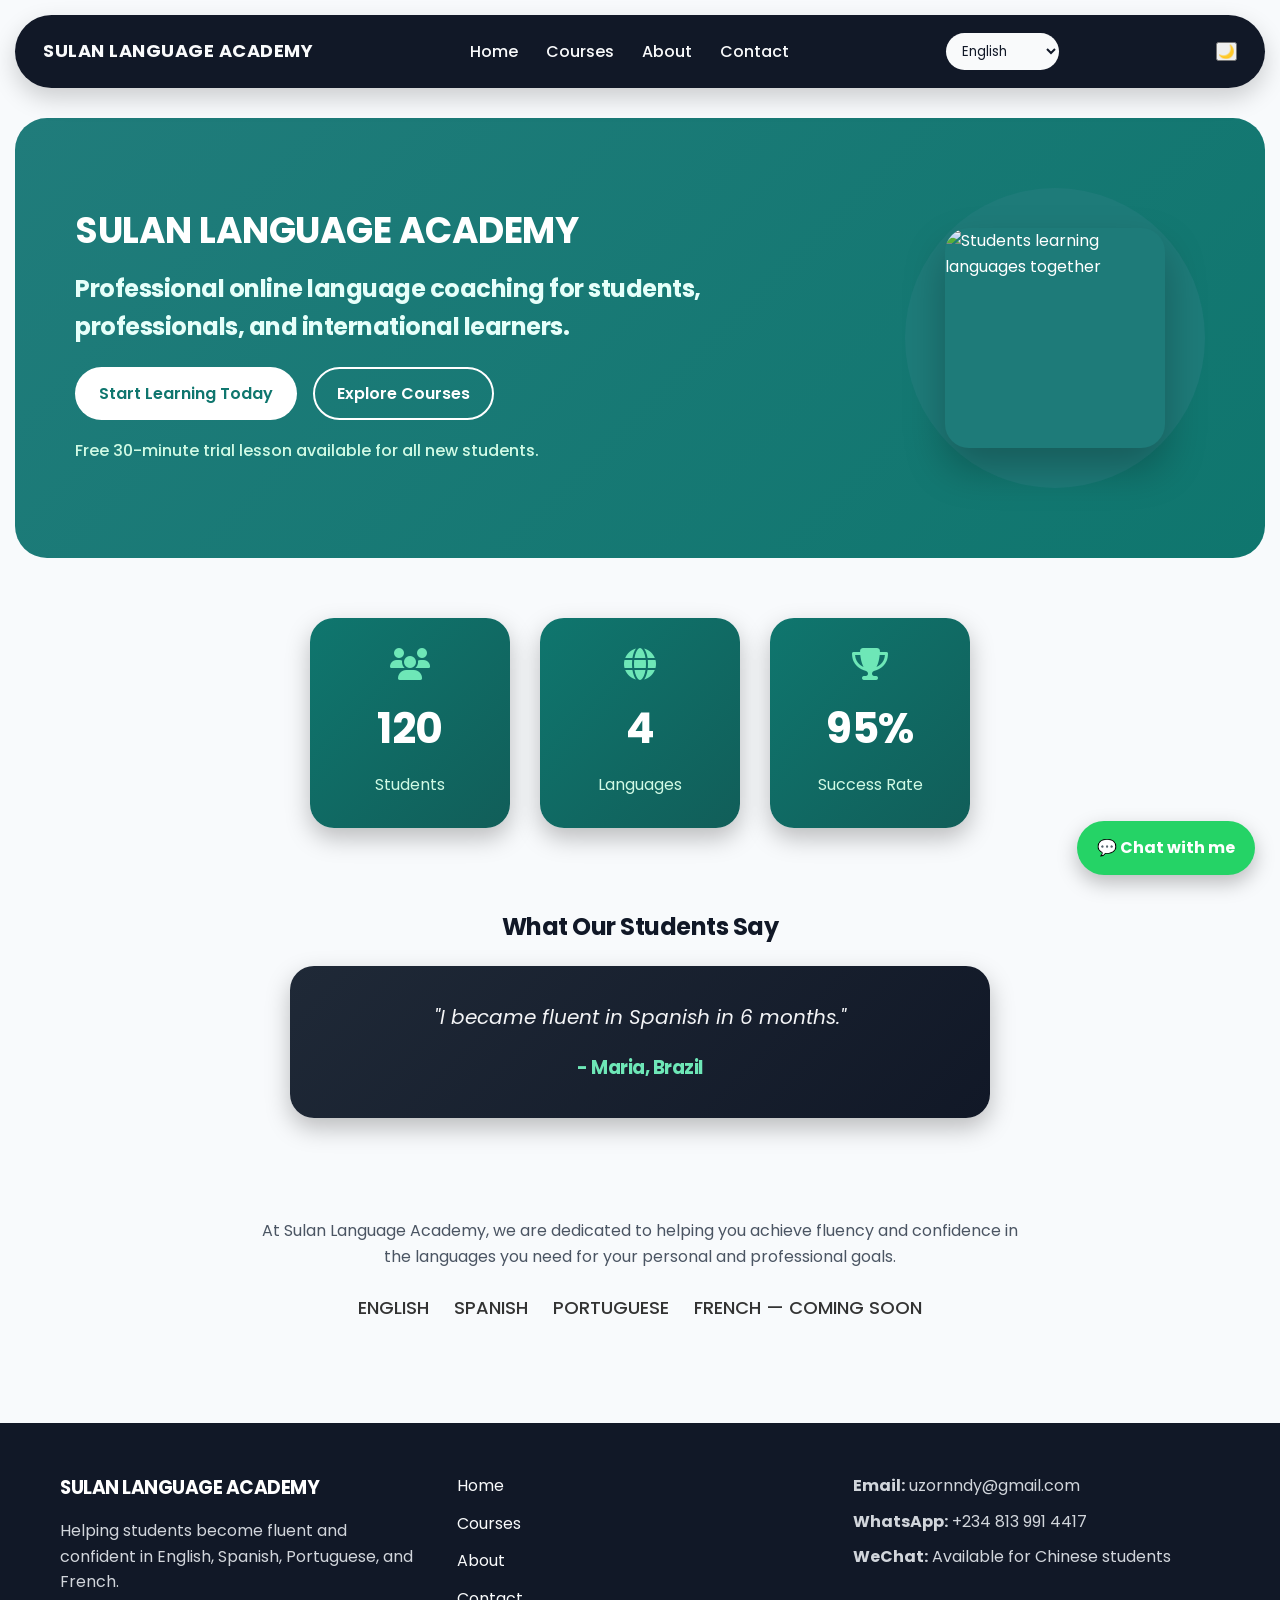
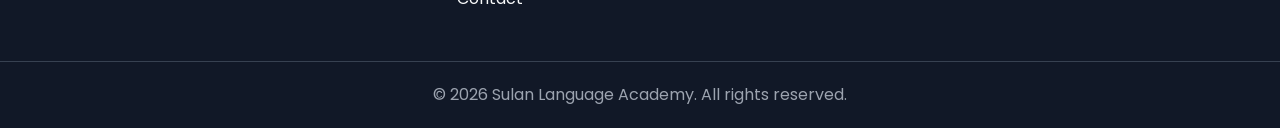
==== index.html @ 329afff9 "Index IDs" ====
<!DOCTYPE html>
<html lang="en">
<head>
  <meta charset="UTF-8">
  <meta name="viewport" content="width=device-width, initial-scale=1.0">
  <title>SULAN LANGUAGE ACADEMY</title>

  <link rel="preconnect" href="https://fonts.googleapis.com">
<link rel="preconnect" href="https://fonts.gstatic.com" crossorigin>
<link href="https://fonts.googleapis.com/css2?family=Poppins:wght@300;400;500;600;700&display=swap" rel="stylesheet">

<link
  rel="stylesheet"
  href="https://cdnjs.cloudflare.com/ajax/libs/font-awesome/6.5.2/css/all.min.css"
/>

  <link rel="stylesheet" href="style.css">
</head> 

<body class="home-page">
  <nav>
  <a href="index.html" class="logo">SULAN LANGUAGE ACADEMY</a>

  <button id="menuBtn" class="menu-button">☰</button>

  <ul id="navLinks">
    <li><a id="navHome" href="index.html">Home</a></li>
    <li><a id="navCourses" href="courses.html">Courses</a></li>
    <li><a id="navAbout" href="about.html">About</a></li>
    <li><a id="navContact" href="contact.html">Contact</a></li>
  </ul> 

  <select id="languageSwitcher">
    <option value="en">English</option>
    <option value="es">Español</option>
    <option value="pt">Português</option>
    <option value="zh">中文</option>
  </select>
  <button id="darkModeBtn" class="dark-mode-button">🌙</button>
</nav>
  
<section class="hero reveal">

  <div class="hero-text">

    <h1 id="heroTitle" data-i18n="heroTitle">
      SULAN LANGUAGE ACADEMY
    </h1>

    <h2 id="heroSubtitle" data-i18n="heroSubtitle">
      Professional online language coaching for students, professionals, and international learners.
    </h2>

    <div class="button-container">

      <a href="enroll.html"
         class="signup-button"
         data-i18n="signup">
        Start Learning Today
      </a>

      <a href="courses.html"
         class="view-courses-button"
         data-i18n="exploreCourses">
        Explore Courses
      </a>

    </div>

    <p class="trial-note" data-i18n="trialNote">
      Free 30-minute trial lesson available for all new students.
    </p>

  </div>


  <div class="hero-image">

    <img
      src="https://images.unsplash.com/photo-1522202176988-66273c2fd55f?auto=format&fit=crop&w=900&q=80"
      alt="Students learning languages together"
      class="hero-photo"
    >

  </div>

</section>


<section class="stats-section reveal">

  <div class="stat-box">
    <i class="fa-solid fa-users stat-icon"></i>
    <h2 id="studentStat">0</h2>
    <p data-i18n="studentStat">Students</p>
  </div>

  <div class="stat-box">
    <i class="fa-solid fa-globe stat-icon"></i>
    <h2 id="languageStat">0</h2>
    <p data-i18n="languageStat">Languages</p>
  </div>

  <div class="stat-box">
    <i class="fa-solid fa-trophy stat-icon"></i>
    <h2 id="successStat">0</h2>
    <p data-i18n="successStat">Success Rate</p>
  </div>

</section>


<section class="testimonial-section reveal">

  <h2 data-i18n="testimonialsTitle">
    What Our Students Say
  </h2>

  <div class="testimonial-box">

    <p id="testimonialText">
      "I became fluent in Spanish in 6 months."
    </p>

    <h3 id="testimonialName">
      - Maria, Brazil
    </h3>

  </div>

</section>

  <section class="intro reveal">

  <p>
    At Sulan Language Academy, we are dedicated to helping you achieve fluency
    and confidence in the languages you need for your personal and professional goals.
  </p>

  <div class="languages">
    <ul>
      <li>ENGLISH</li>
      <li>SPANISH</li>
      <li>PORTUGUESE</li>
      <li>FRENCH — COMING SOON</li>
    </ul>
  </div>

</section>

<a
  id="chatButton"
  href="https://wa.me/2348139914417"
  class="floating-chat"
  target="_blank"
>
  💬 Chat with me
</a>
<footer class="site-footer">
  <div class="footer-content">

    <div class="footer-brand">
      <h3>SULAN LANGUAGE ACADEMY</h3>
      <p>Helping students become fluent and confident in English, Spanish, Portuguese, and French.</p>
    </div>

    <div class="footer-links">
      <a href="index.html">Home</a>
      <a href="courses.html">Courses</a>
      <a href="about.html">About</a>
      <a href="contact.html">Contact</a>
    </div>

    <div class="footer-contact">
      <p><strong>Email:</strong> uzornndy@gmail.com</p>
      <p><strong>WhatsApp:</strong> +234 813 991 4417</p>
      <p><strong>WeChat:</strong> Available for Chinese students</p>
    </div>

  </div>

  <div class="footer-bottom">
    <p>© 2026 Sulan Language Academy. All rights reserved.</p>
  </div>
</footer>
<script src="translations.js"></script>
<script src="script.js"></script>
</body>
</html>
---- style.css ----
/* =========================
   Sulan Language Academy v2
   Global Design System
   ========================= */

* {
  box-sizing: border-box;
  margin: 0;
  padding: 0;
}

body {
  font-family: 'Poppins', sans-serif;
  color: #1f2937;
  line-height: 1.6;
}

.home-page,
.courses-page,
.contact-page,
.about-page {
  background-color: #f8fafc;
}

h1,
h2,
h3 {
  color: #111827;
  font-weight: 700;
  letter-spacing: -0.5px;
}

p {
  color: #4b5563;
}

img {
  max-width: 100%;
  display: block;
}

a {
  text-decoration: none;
}

p {
  font-size: 16px;
}

.signup-button {
  background: white;
  color: #0f766e;
  border: none;
  padding: 14px 24px;
  border-radius: 999px;
  font-weight: 600;
  cursor: pointer;
  transition: all 0.3s ease;
}
.signup-button:hover {
  background: #f97316;
  color: white;
  transform: translateY(-2px);
}
.view-courses-button {
  display: inline-block;
  border: 2px solid white;
  color: white;
  text-decoration: none;
  padding: 12px 22px;
  border-radius: 999px;
  font-weight: 600;
  transition: all 0.3s ease;
}

.view-courses-button:hover {
  background: white;
  color: #0f766e;
  transform: translateY(-2px);
}

.hero {
  background: linear-gradient(135deg, #207c7b, #0f766e);
  display: flex;
  justify-content: space-between;
  align-items: center;
  gap: 50px;
  padding: 70px 60px;
  margin: 30px 15px;
  border-radius: 32px;
  color: white;
}

.intro {
  background: none;
  color: #333;
  font-size: 18px;
  font-weight: 400;
  font-family: 'Poppins', sans-serif;
  text-align: center;
  max-width: 800px;
  margin: 60px auto;
  padding: 20px;
}

.button-container {
  display: flex;
  gap: 16px;
  flex-wrap: wrap;
}
.button-container button:hover {
  background-color: #f95705;
  color: #ffffff;
}
.hero-image {
  max-width: 300px;
  height: 300px;
  border-radius: 999px;
}
.hero-text {
  flex: 1;
}

.hero-text h1 {
  font-size: 56px;
  line-height: 1.05;
  margin-bottom: 20px;
  color: white;
  background: none;
}

.hero-text h2 {
  font-size: 22px;
  line-height: 1.6;
  color: #e6fffa;
  background: none;
  margin-bottom: 30px;
}
.hero-image {
  flex: 1;
  height: 300px;
  background-color: #207c7be1;
  border-radius: 999px;
  padding: 40px;
  display: flex;
  justify-content: center;
  align-content: center;
}
.hero h1 {
  font-size: 36px;
  margin-bottom: 20px;
}
.hero h2 {
  font-size: 24px;
  margin-bottom: 20px;
}
.hero-photo {
  width: 100%;
  max-width: 420px;
  border-radius: 24px;
  box-shadow: 0 20px 40px rgba(0,0,0,0.25);
}
.course-grid {
  display: flex;
  gap: 20px;
  justify-content: center;
  margin-top: 20px;
}

.course-card {
  background-color: white;
  padding: 25px;
  border-radius: 20px;
  width: 250px;
  box-shadow: 0 8px 20px rgba(0, 0, 0, 0.15);
  transition: transform 0.3s ease, box-shadow 0.3s ease;
}

.course-card:hover {
  transform: translateY(-6px);
  box-shadow: 0 12px 25px rgba(0, 0, 0, 0.18);
}

.course-card h3 {
  margin-bottom: 10px;
}

.course-card p {
  background: none;
  color: #333;
}

.course-card img {
  width: 100%;
  border-radius: 12px;
  margin-bottom: 15px;
}
.enroll-button {
  display: inline-block;
  margin-top: 15px;
  background-color: #207c7b;
  color: white;
  text-decoration: none;
  padding: 10px 18px;
  border-radius: 999px;
  transition: background-color 0.3s ease;
}

.enroll-button:hover {
  background-color: #f95705;
}

/* ----------------------------- */
/* Dark Mode */
/* ----------------------------- */

.dark-mode {
  background-color: #111827;
  color: #f9fafb;
}

.dark-mode nav {
  background-color: #1f2937;
}

.dark-mode .hero {
  background-color: #1f2937;
}

.dark-mode .intro {
  background-color: #1f2937;
}

.dark-mode .course-card {
  background-color: #1f2937;
  color: #f9fafb;
}

.dark-mode p {
  color: #f9fafb;
}

.dark-mode h1,
.dark-mode h2,
.dark-mode h3 {
  color: #ffffff;
}
/* ----------------------------- */
/* Modal Popup */
/* ----------------------------- */

.modal {
  display: none;
  position: fixed;
  top: 0;
  left: 0;
  width: 100%;
  height: 100%;

  background-color: rgba(0, 0, 0, 0.6);

  justify-content: center;
  align-items: center;
}

.modal-content {
  background-color: white;
  padding: 30px;
  border-radius: 20px;
  width: 350px;
  text-align: center;
}

.modal.show {
  display: flex;
}
/* Force dark mode */

body.dark-mode {
  background-color: #111827;
  color: #f9fafb;
}

body.dark-mode nav {
  background-color: #1f2937;
}

body.dark-mode .hero {
  background-color: #1f2937;
}

body.dark-mode .intro {
  background-color: #1f2937;
}

body.dark-mode p,
body.dark-mode h1,
body.dark-mode h2,
body.dark-mode h3,
body.dark-mode li,
body.dark-mode a {
  color: #f9fafb;
}

body.dark-mode .course-card {
  background-color: #1f2937;
  color: #f9fafb;
}
.contact-section {
  max-width: 600px;
  margin: 50px auto;
  padding: 30px;
  background-color: white;
  border-radius: 20px;
}

.contact-section form {
  display: flex;
  flex-direction: column;
  gap: 15px;
}

.contact-section input,
.contact-section textarea {
  padding: 15px;
  border: 1px solid #ccc;
  border-radius: 12px;
  font-size: 16px;
}

.contact-section textarea {
  min-height: 150px;
  resize: vertical;
}

#formMessage {
  margin-top: 15px;
  font-weight: bold;
}
.stats-section {
  display: flex;
  justify-content: center;
  align-items: center;
  gap: 30px;
  margin: 60px auto;
  padding: 0 20px;
  flex-wrap: wrap;
}

.stat-box {
  background: linear-gradient(135deg, #0f766e, #115e59);
  color: white;
  padding: 30px;
  border-radius: 24px;
  width: 200px;
  text-align: center;
  box-shadow: 0 10px 25px rgba(0,0,0,0.25);
}

.stat-box h2 {
  font-size: 42px;
  color: white;
  margin-bottom: 10px;
}

.stat-box p {
  background: none;
  color: #d1fae5;
}
.testimonial-section {
  display: block;
  width: 100%;
  text-align: center;
  margin: 80px auto;
  padding: 0 20px;
}

.testimonial-box {
  background: linear-gradient(135deg, #1f2937, #111827);
  color: white;
  padding: 35px;
  border-radius: 24px;
  max-width: 700px;
  margin: 20px auto;
  box-shadow: 0 10px 25px rgba(0,0,0,0.25);
}

.testimonial-box p {
  background: none;
  color: #f3f4f6;
  font-size: 20px;
  font-style: italic;
}

.testimonial-box h3 {
  margin-top: 20px;
  color: #6ee7b7;
}
/* ----------------------------- */
/* Scroll Reveal Animation */
/* ----------------------------- */

.reveal {
  opacity: 0;
  transform: translateY(80px);
  transition: opacity 1s ease, transform 1s ease;
}

.reveal.active {
  opacity: 1;
  transform: translateY(0);
}
/* ----------------------------- */
/* Mobile Hamburger Menu */
/* ----------------------------- */

.menu-button {
  display: none;
  background: none;
  border: none;
  font-size: 30px;
  cursor: pointer;
  color: #831414;
}

  /* =========================
   Navigation
   ========================= */

nav {
  position: sticky;
  top: 0;
  z-index: 1000;

  background: #111827;

  display: flex;
  justify-content: space-between;
  align-items: center;

  padding: 18px 28px;
  margin: 15px;
  border-radius: 999px;

  box-shadow: 0 10px 25px rgba(0,0,0,0.18);
}

.logo {
  color: #f9fafb;
  font-size: 18px;
  font-weight: 700;
  letter-spacing: 0.5px;
}

nav ul {
  display: flex;
  gap: 28px;
  list-style: none;
}

nav a {
  color: #f9fafb;
  font-weight: 500;
  transition: color 0.3s ease;
}

nav a:hover {
  color: #6ee7b7;
}

#languageSwitcher {
  background: #f9fafb;
  color: #111827;
  border: none;
  border-radius: 999px;
  padding: 8px 12px;
  font-family: 'Poppins', sans-serif;
}

.menu-button {
  display: none;
  background: none;
  border: none;
  color: #f9fafb;
  font-size: 24px;
  cursor: pointer;
}

.modal-content form {
  display: flex;
  flex-direction: column;
  gap: 15px;
  margin-top: 20px;
}

.modal-content input,
.modal-content select,
.modal-content textarea {
  padding: 12px;
  border-radius: 12px;
  border: 1px solid #ccc;
  font-size: 16px;
}

.modal-content textarea {
  min-height: 120px;
  resize: vertical;
}

#enrollMessage {
  margin-top: 15px;
  font-weight: bold;
}
.progress-container {
  width: 100%;
  height: 10px;
  background-color: #e5e7eb;
  border-radius: 999px;
  overflow: hidden;
  margin: 15px 0;
}

.progress-bar {
  width: 0%;
  height: 100%;
  background-color: #207c7b;
  transition: width 0.3s ease;
}

#progressText {
  font-size: 14px;
  color: #555;
  margin-bottom: 15px;
}
.form-step {
  display: none;
}

.form-step.active {
  display: block;
}

.form-navigation {
  display: flex;
  justify-content: space-between;
  margin-top: 20px;
}

#submitBtn {
  display: none;
}
.confirmation-screen {
  display: none;
  text-align: center;
  padding: 20px;
}

.confirmation-screen.show {
  display: block;
}

.confirmation-screen h2 {
  color: #207c7b;
  margin-bottom: 15px;
}

.confirmation-screen p {
  color: #333;
}
.floating-chat {
  position: fixed;
  bottom: 25px;
  right: 25px;

  background-color: #25D366;
  color: white;
  text-decoration: none;
  font-weight: bold;

  padding: 14px 20px;
  border-radius: 999px;

  box-shadow: 0 8px 20px rgba(0,0,0,0.25);

  transition: transform 0.3s ease, box-shadow 0.3s ease;

  z-index: 2000;
}

.floating-chat:hover {
  transform: translateY(-3px);
  box-shadow: 0 12px 25px rgba(0,0,0,0.35);
}
html, body {
  overflow-x: hidden;
}
.stat-icon {
  font-size: 32px;
  color: #6ee7b7;
  margin-bottom: 15px;
}
.hero-photo {
  width: 100%;
  max-width: 420px;
  border-radius: 24px;
  box-shadow: 0 20px 40px rgba(0,0,0,0.25);
  animation: floatImage 4s ease-in-out infinite;
}

@keyframes floatImage {
  0% {
    transform: translateY(0px);
  }

  50% {
    transform: translateY(-10px);
  }

  100% {
    transform: translateY(0px);
  }
} 
/* ----------------------------- */
/* Courses page theme */
/* ----------------------------- */

.courses-page {
  background-color: #f8fafc;
}

.courses-page nav {
  background-color: #111827;
}

.courses-page .logo {
  color: #f9fafb;
}

.courses-page nav a {
  color: #f9fafb;
}

.courses-page nav a:hover {
  color: #6ee7b7;
}

.courses-page #languageSwitcher {
  background: #f9fafb;
  color: #111827;
  border: none;
  border-radius: 999px;
  padding: 8px 12px;
}
/* ----------------------------- */
/* Courses Page Redesign */
/* ----------------------------- */

.courses-hero {
  background: linear-gradient(135deg, #207c7b, #0f766e);
  color: white;
  text-align: center;
  padding: 80px 20px;
  border-radius: 32px;
  margin: 30px 15px;
}

.courses-hero h1 {
  font-size: 48px;
  margin-bottom: 15px;
  color: white;
  background: none;
}

.courses-hero p {
  background: none;
  color: #e6fffa;
  font-size: 18px;
  margin-bottom: 30px;
}

#courseSearch {
  width: 100%;
  max-width: 500px;
  padding: 16px 20px;
  border-radius: 999px;
  border: none;
  font-size: 16px;
  font-family: 'Poppins', sans-serif;
}

.courses-grid {
  display: grid;
  grid-template-columns: repeat(auto-fit, minmax(260px, 1fr));
  gap: 30px;
  padding: 30px 20px 80px;
  align-items: stretch;
}
.course-card {
  display: flex;
  flex-direction: column;
  height: 100%;
}
.course-card .signup-button {
  margin-top: auto;
}

.course-card {
  background: white;
  border-radius: 24px;
  padding: 30px;
  text-align: center;
  box-shadow: 0 12px 30px rgba(0,0,0,0.15);
  transition: transform 0.3s ease, box-shadow 0.3s ease;
}

.course-card:hover {
  transform: translateY(-8px);
  box-shadow: 0 18px 36px rgba(0,0,0,0.2);
}

.course-icon {
  width: 72px;
  height: 72px;
  margin: 0 auto 20px;
  border-radius: 18px;
  background: #e6fffa;
  color: #0f766e;
  display: flex;
  align-items: center;
  justify-content: center;
  font-size: 30px;
  transition: transform 0.3s ease, background-color 0.3s ease;
}

.course-card:hover .course-icon {
  transform: scale(1.08);
  background-color: #ccfbf1;
}

.course-card h3 {
  color: #111827;
  margin-bottom: 15px;
}

.course-card p {
  background: none;
  color: #4b5563;
  margin-bottom: 25px;
}
.courses-page h1,
.courses-page h2,
.courses-page h3,
.courses-page p {
  background: none;
}

.courses-page .courses-hero h1 {
  color: white;
}

.courses-page .courses-hero p {
  color: #e6fffa;
}
/* =========================
   Contact Page
   ========================= */

.contact-page {
  background: #f8fafc;
}

.contact-hero {
  background: linear-gradient(135deg, #207c7b, #0f766e);
  color: white;
  text-align: center;
  padding: 80px 20px;
  border-radius: 32px;
  margin: 30px 15px;
}

.contact-hero h1 {
  color: white;
  background: none;
  font-size: 48px;
  margin-bottom: 15px;
}

.contact-hero p {
  color: #e6fffa;
  background: none;
  max-width: 720px;
  margin: 0 auto;
}

.contact-grid {
  display: grid;
  grid-template-columns: repeat(auto-fit, minmax(220px, 1fr));
  gap: 24px;
  padding: 30px 20px;
}

.contact-card {
  background: white;
  border-radius: 24px;
  padding: 30px;
  text-align: center;
  box-shadow: 0 12px 30px rgba(0,0,0,0.12);
}

.contact-icon {
  font-size: 30px;
  color: #0f766e;
  margin-bottom: 15px;
}

.contact-form-section {
  padding: 20px;
}

.contact-form-card {
  max-width: 700px;
  margin: 0 auto 80px;
  background: white;
  border-radius: 24px;
  padding: 35px;
  box-shadow: 0 12px 30px rgba(0,0,0,0.12);
}

.contact-form-card h2 {
  margin-bottom: 20px;
}

.contact-form-card form {
  display: flex;
  flex-direction: column;
  gap: 16px;
}

.contact-form-card input,
.contact-form-card textarea {
  width: 100%;
  padding: 16px;
  border: 1px solid #d1d5db;
  border-radius: 16px;
  font-family: 'Poppins', sans-serif;
}

.contact-form-card textarea {
  min-height: 140px;
  resize: vertical;
}

.contact-form-card input:focus,
.contact-form-card textarea:focus {
  outline: none;
  border-color: #0f766e;
  box-shadow: 0 0 0 4px rgba(15,118,110,0.12);
}

.contact-page nav {
  background: #111827;
}

.contact-page .logo,
.contact-page nav a {
  color: #f9fafb;
}

.contact-page nav a:hover {
  color: #6ee7b7;
}

.contact-page #languageSwitcher {
  background: #f9fafb;
  color: #111827;
}

/* =========================
   Footer
   ========================= */

.site-footer {
  background: #111827;
  color: #f9fafb;
  margin-top: 80px;
}

.footer-content {
  max-width: 1200px;
  margin: 0 auto;
  padding: 50px 20px;
  display: grid;
  grid-template-columns: repeat(auto-fit, minmax(220px, 1fr));
  gap: 30px;
}

.footer-brand h3 {
  color: white;
  margin-bottom: 15px;
}

.footer-brand p {
  color: #d1d5db;
}

.footer-links {
  display: flex;
  flex-direction: column;
  gap: 12px;
}

.footer-links a {
  color: #f9fafb;
  transition: color 0.3s ease;
}

.footer-links a:hover {
  color: #6ee7b7;
}

.footer-contact p {
  color: #d1d5db;
  margin-bottom: 10px;
}

.footer-bottom {
  border-top: 1px solid #374151;
  text-align: center;
  padding: 20px;
}

.footer-bottom p {
  color: #9ca3af;
}
/* =========================
   Contact Page
   ========================= */

.contact-page {
  background: #f8fafc;
}

.contact-hero {
  background: linear-gradient(135deg, #207c7b, #0f766e);
  color: white;
  text-align: center;
  padding: 80px 20px;
  border-radius: 32px;
  margin: 30px 15px;
}

.contact-hero h1 {
  color: white;
  background: none;
  font-size: 48px;
  margin-bottom: 15px;
}

.contact-hero p {
  color: #e6fffa;
  background: none;
  max-width: 720px;
  margin: 0 auto;
}

.contact-grid {
  display: grid;
  grid-template-columns: repeat(auto-fit, minmax(220px, 1fr));
  gap: 24px;
  padding: 30px 20px;
}

.contact-card {
  background: white;
  border-radius: 24px;
  padding: 30px;
  text-align: center;
  box-shadow: 0 12px 30px rgba(0,0,0,0.12);
}

.contact-icon {
  font-size: 30px;
  color: #0f766e;
  margin-bottom: 15px;
}

.contact-form-section {
  padding: 20px;
}

.contact-form-card {
  max-width: 700px;
  margin: 0 auto 80px;
  background: white;
  border-radius: 24px;
  padding: 35px;
  box-shadow: 0 12px 30px rgba(0,0,0,0.12);
}

.contact-form-card h2 {
  margin-bottom: 20px;
}

.contact-form-card form {
  display: flex;
  flex-direction: column;
  gap: 16px;
}

.contact-form-card input,
.contact-form-card textarea {
  width: 100%;
  padding: 16px;
  border: 1px solid #d1d5db;
  border-radius: 16px;
  font-family: 'Poppins', sans-serif;
}

.contact-form-card textarea {
  min-height: 140px;
  resize: vertical;
}

.contact-form-card input:focus,
.contact-form-card textarea:focus {
  outline: none;
  border-color: #0f766e;
  box-shadow: 0 0 0 4px rgba(15,118,110,0.12);
}
/* =========================
   About Page
   ========================= */

.about-page {
  background: #f8fafc;
}

.about-hero {
  background: linear-gradient(135deg, #207c7b, #0f766e);
  color: white;
  text-align: center;
  padding: 80px 20px;
  border-radius: 32px;
  margin: 30px 15px;
}

.about-hero h1 {
  color: white;
  background: none;
  font-size: 48px;
  margin-bottom: 15px;
}

.about-hero p {
  color: #e6fffa;
  background: none;
  max-width: 760px;
  margin: 0 auto;
}

.about-content {
  display: grid;
  grid-template-columns: 1fr 1fr;
  gap: 40px;
  align-items: center;
  padding: 40px 20px;
}

.about-image img {
  border-radius: 24px;
  box-shadow: 0 20px 40px rgba(0,0,0,0.18);
}

.about-text h2 {
  margin-bottom: 20px;
}

.about-text p {
  margin-bottom: 16px;
}

.about-values {
  display: grid;
  grid-template-columns: repeat(auto-fit, minmax(220px, 1fr));
  gap: 24px;
  padding: 20px 20px 80px;
}

.value-card {
  background: white;
  border-radius: 24px;
  padding: 30px;
  text-align: center;
  box-shadow: 0 12px 30px rgba(0,0,0,0.12);
}

.value-icon {
  font-size: 32px;
  color: #0f766e;
  margin-bottom: 15px;
}

/* =========================
   Free Trial Section
   ========================= */

.trial-section {
  padding: 20px 20px 80px;
}

.trial-card {
  background: white;
  border-radius: 32px;
  padding: 40px;
  display: grid;
  grid-template-columns: 1.2fr 0.8fr;
  gap: 40px;
  align-items: center;
  box-shadow: 0 16px 40px rgba(0,0,0,0.12);
}

.trial-text h2 {
  font-size: 38px;
  margin-bottom: 16px;
}

.trial-text p {
  font-size: 18px;
  margin-bottom: 24px;
}

.trial-features {
  display: flex;
  flex-direction: column;
  gap: 14px;
  margin-bottom: 28px;
}

.trial-feature {
  display: flex;
  align-items: center;
  gap: 12px;
  color: #111827;
  font-weight: 500;
}

.trial-feature i {
  color: #0f766e;
}

.trial-image img {
  width: 100%;
  height: 320px;
  object-fit: cover;
  border-radius: 24px;
  display: block;
}

.trial-text .signup-button {
  display: inline-block;
}

.trial-note {
  margin-top: 18px;
  color: #d1fae5;
  font-weight: 500;
}
.trust-card {
  background: white;
  border-radius: 20px;
  padding: 25px;
  text-align: center;
  box-shadow: 0 10px 25px rgba(0, 0, 0, 0.12);
  border: 2px solid transparent;
  transition: border-color 0.3s ease, box-shadow 0.3s ease;
}

.trust-card:hover {
  border-color: #0f766e;
  box-shadow: 0 10px 30px rgba(15, 118, 110, 0.18);
}

.trust-section h2 {
  text-align: center;
  font-size: 40px;
  margin-bottom: 35px;
}

.trust-grid {
  display: grid;
  grid-template-columns: repeat(auto-fit, minmax(200px, 1fr));
  gap: 20px;
}

.trust-card {
  background: white;
  border-radius: 20px;
  padding: 25px;
  text-align: center;
  box-shadow: 0 10px 25px rgba(0,0,0,0.12);
}

.trust-card h3 {
  color: #0f766e;
  margin-bottom: 10px;
}
/* =========================
   Course Detail Page
   ========================= */

.course-detail {
  padding: 40px 20px 80px;
}

.course-detail-card {
  max-width: 900px;
  margin: 0 auto;
  background: white;
  border-radius: 28px;
  padding: 40px;
  box-shadow: 0 16px 40px rgba(0,0,0,0.12);
}

.course-detail-card h2 {
  margin: 28px 0 18px;
}

.course-list {
  list-style: none;
  padding: 0;
  margin: 0 0 24px;
}

.course-list li {
  padding: 12px 0;
  border-bottom: 1px solid #e5e7eb;
}

.course-highlight {
  background: #ecfeff;
  border-left: 4px solid #0f766e;
  padding: 16px 18px;
  border-radius: 14px;
  margin-bottom: 14px;
}
/* =========================
   Course Detail Page
   ========================= */

.course-detail {
  padding: 40px 20px 80px;
}

.course-detail-card {
  max-width: 900px;
  margin: 0 auto;
  background: white;
  border-radius: 28px;
  padding: 40px;
  box-shadow: 0 16px 40px rgba(0,0,0,0.12);
}

.course-detail-card h2 {
  margin: 28px 0 18px;
}

.course-list {
  list-style: none;
  padding: 0;
  margin: 0 0 24px;
}

.course-list li {
  padding: 12px 0;
  border-bottom: 1px solid #e5e7eb;
}

.course-highlight {
  background: #ecfeff;
  border-left: 4px solid #0f766e;
  padding: 16px 18px;
  border-radius: 14px;
  margin-bottom: 14px;
}
/* ============================= */
/* Enrollment Page */
/* ============================= */

.enroll-page {
  min-height: 100vh;
}

.enroll-container {
  max-width: 900px;
  margin: 0 auto;
  padding: 80px 20px;
}

.enroll-header {
  text-align: center;
  max-width: 700px;
  margin: 0 auto 45px;
}

.enroll-header .eyebrow {
  color: #0f766e;
  font-size: 14px;
  font-weight: 700;
  letter-spacing: 2px;
  margin-bottom: 12px;
  background: none;
}

.enroll-header h1 {
  font-size: 42px;
  margin-bottom: 18px;
}

.enroll-header > p:last-child {
  background: none;
  color: #64748b;
  font-size: 17px;
  line-height: 1.7;
}

.enroll-card {
  max-width: 700px;
  margin: 0 auto;
  padding: 40px;
  background: white;
  border-radius: 28px;
  box-shadow: 0 20px 50px rgba(0, 0, 0, 0.12);
}

.form-group {
  margin-bottom: 25px;
}

.form-group label {
  display: block;
  margin-bottom: 8px;
  font-weight: 600;
  color: #1f2937;
}

.form-group input,
.form-group select,
.form-group textarea {
  width: 100%;
  padding: 15px 17px;
  border: 1px solid #d1d5db;
  border-radius: 12px;
  font-family: 'Poppins', sans-serif;
  font-size: 15px;
  box-sizing: border-box;
  background: #f9fafb;
}

.form-group textarea {
  resize: vertical;
}

.form-group input:focus,
.form-group select:focus,
.form-group textarea:focus {
  outline: none;
  border-color: #0f766e;
  box-shadow: 0 0 0 3px rgba(15, 118, 110, 0.12);
}

.enrollment-submit {
  width: 100%;
  border: none;
  cursor: pointer;
  font-size: 16px;
  padding: 16px;
}

.enrollment-success {
  display: none;
  text-align: center;
  padding: 30px 10px;
}

.enrollment-success.show {
  display: block;
}

.enrollment-success .success-icon {
  width: 65px;
  height: 65px;
  margin: 0 auto 20px;
  border-radius: 50%;
  background: #0f766e;
  color: white;
  display: flex;
  align-items: center;
  justify-content: center;
  font-size: 30px;
  font-weight: 700;
}

.enrollment-success h2 {
  margin-bottom: 12px;
}

.enrollment-success p {
  background: none;
  color: #64748b;
  line-height: 1.7;
  margin-bottom: 25px;
}

.languages ul {
  list-style: none;
  padding: 0;
  margin-top: 25px;
  display: flex;
  justify-content: center;
  gap: 25px;
  flex-wrap: wrap;
}

.languages li {
  color: #333;
  font-weight: 500;
  background: none;
}

.coming-soon-badge {
  display: inline-block;
  margin-bottom: 12px;
  padding: 5px 12px;
  border-radius: 999px;
  background: #e6fffa;
  color: #0f766e;
  font-size: 12px;
  font-weight: 600;
}
/* =========================
   Mobile Responsive Design
   ========================= */

@media (max-width: 768px) {

  /* -------------------------
     Navigation
     ------------------------- */

  .menu-button {
    display: block;
  }

  nav ul {
    display: none;
    position: absolute;
    top: 80px;
    right: 20px;

    background: #111827;

    flex-direction: column;
    align-items: center;

    padding: 16px;
    gap: 16px;

    border-radius: 20px;
    min-width: 180px;
  }

  nav ul.show {
    display: flex;
  }

  #languageSwitcher {
    display: none;
  }


  /* -------------------------
     Hero Section
     ------------------------- */

  .hero {
    flex-direction: column;
    text-align: center;
    padding: 30px;
  }

  .hero-text {
    padding-right: 0;
  }

  .hero-text h1 {
    font-size: 32px;
  }

  .hero-text h2 {
    font-size: 20px;
  }

  .hero-image {
    margin-top: 20px;
    width: 100%;
    max-width: 300px;
  }


  /* -------------------------
     Buttons
     ------------------------- */

  .button-container {
    flex-direction: column;
    justify-content: center;
    gap: 15px;
  }


  /* -------------------------
     Course Grid
     ------------------------- */

  .courses-grid {
    grid-template-columns: 1fr;
    align-items: center;
  }


  /* -------------------------
     About Section
     ------------------------- */

  .about-content {
    grid-template-columns: 1fr;
  }

  .about-hero h1 {
    font-size: 38px;
  }


  /* -------------------------
     Trial Section
     ------------------------- */

  .trial-card {
    grid-template-columns: 1fr;
    text-align: center;
  }

  .trial-feature {
    justify-content: center;
  }

  .trial-text h2 {
    font-size: 30px;
  }


  /* -------------------------
     Headings
     ------------------------- */

  .hero h1 {
    font-size: 32px;
  }

  .hero h2 {
    font-size: 22px;
  }
} 
 
.logo {
  color: #f9fafb;
  font-size: 18px;
  font-weight: 700;
  letter-spacing: 0.5px;
  text-decoration: none;
}
/* Fix trial section in dark mode */

body.dark-mode .trial-card {
  background-color: #1f2937;
  color: #f9fafb;
}

body.dark-mode .trial-text h2 {
  color: #f9fafb;
}

body.dark-mode .trial-text p {
  color: #d1d5db;
}

body.dark-mode .trial-feature {
  color: #f9fafb;
}
/* Fix language course cards in dark mode */

body.dark-mode .course-detail-card {
  background-color: #1f2937;
  color: #f9fafb;
}

body.dark-mode .course-detail-card h2,
body.dark-mode .course-detail-card h3 {
  color: #f9fafb;
}

body.dark-mode .course-detail-card p,
body.dark-mode .course-detail-card li {
  color: #d1d5db;
}

body.dark-mode .course-list li {
  border-color: #374151;
}
/* =========================
   About + Contact Dark Mode
   ========================= */

/* About page cards */

body.dark-mode .value-card {
  background-color: #1f2937;
  color: #f9fafb;
}

body.dark-mode .value-card h3 {
  color: #f9fafb;
}

body.dark-mode .value-card p {
  color: #d1d5db;
}


/* Contact cards */

body.dark-mode .contact-card {
  background-color: #1f2937;
  color: #f9fafb;
}

body.dark-mode .contact-card h3 {
  color: #f9fafb;
}

body.dark-mode .contact-card p {
  color: #d1d5db;
}


/* Contact form */

body.dark-mode .contact-form-card {
  background-color: #1f2937;
  color: #f9fafb;
}

body.dark-mode .contact-form-card h2 {
  color: #f9fafb;
}

body.dark-mode .contact-form-card input,
body.dark-mode .contact-form-card textarea {
  background-color: #111827;
  color: #f9fafb;
  border-color: #4b5563;
}

body.dark-mode .contact-form-card input::placeholder,
body.dark-mode .contact-form-card textarea::placeholder {
  color: #9ca3af;
}
/* Course highlights in dark mode */

body.dark-mode .course-highlight {
  background-color: #134e4a;
  color: #f9fafb;
  border-left-color: #14b8a6;
}

body.dark-mode .course-highlight strong,
body.dark-mode .course-highlight span,
body.dark-mode .course-highlight p {
  color: #f9fafb;
}

/* Trusted student cards - dark mode */

body.dark-mode .trust-card {
  background-color: #1f2937;
  color: #f9fafb;
}

body.dark-mode .trust-card h3 {
  color: #14b8a6;
}

body.dark-mode .trust-card p {
  color: #d1d5db;
}
/* Homepage buttons - dark mode */

body.dark-mode .signup-button {
  background: #0f766e;
  color: white;
}

body.dark-mode .signup-button:hover {
  background: #f97316;
  color: white;
}

body.dark-mode .view-courses-button {
  background: transparent;
  border: 2px solid white;
  color: white;
}

body.dark-mode .view-courses-button:hover {
  background: white;
  color: #0f766e;
}
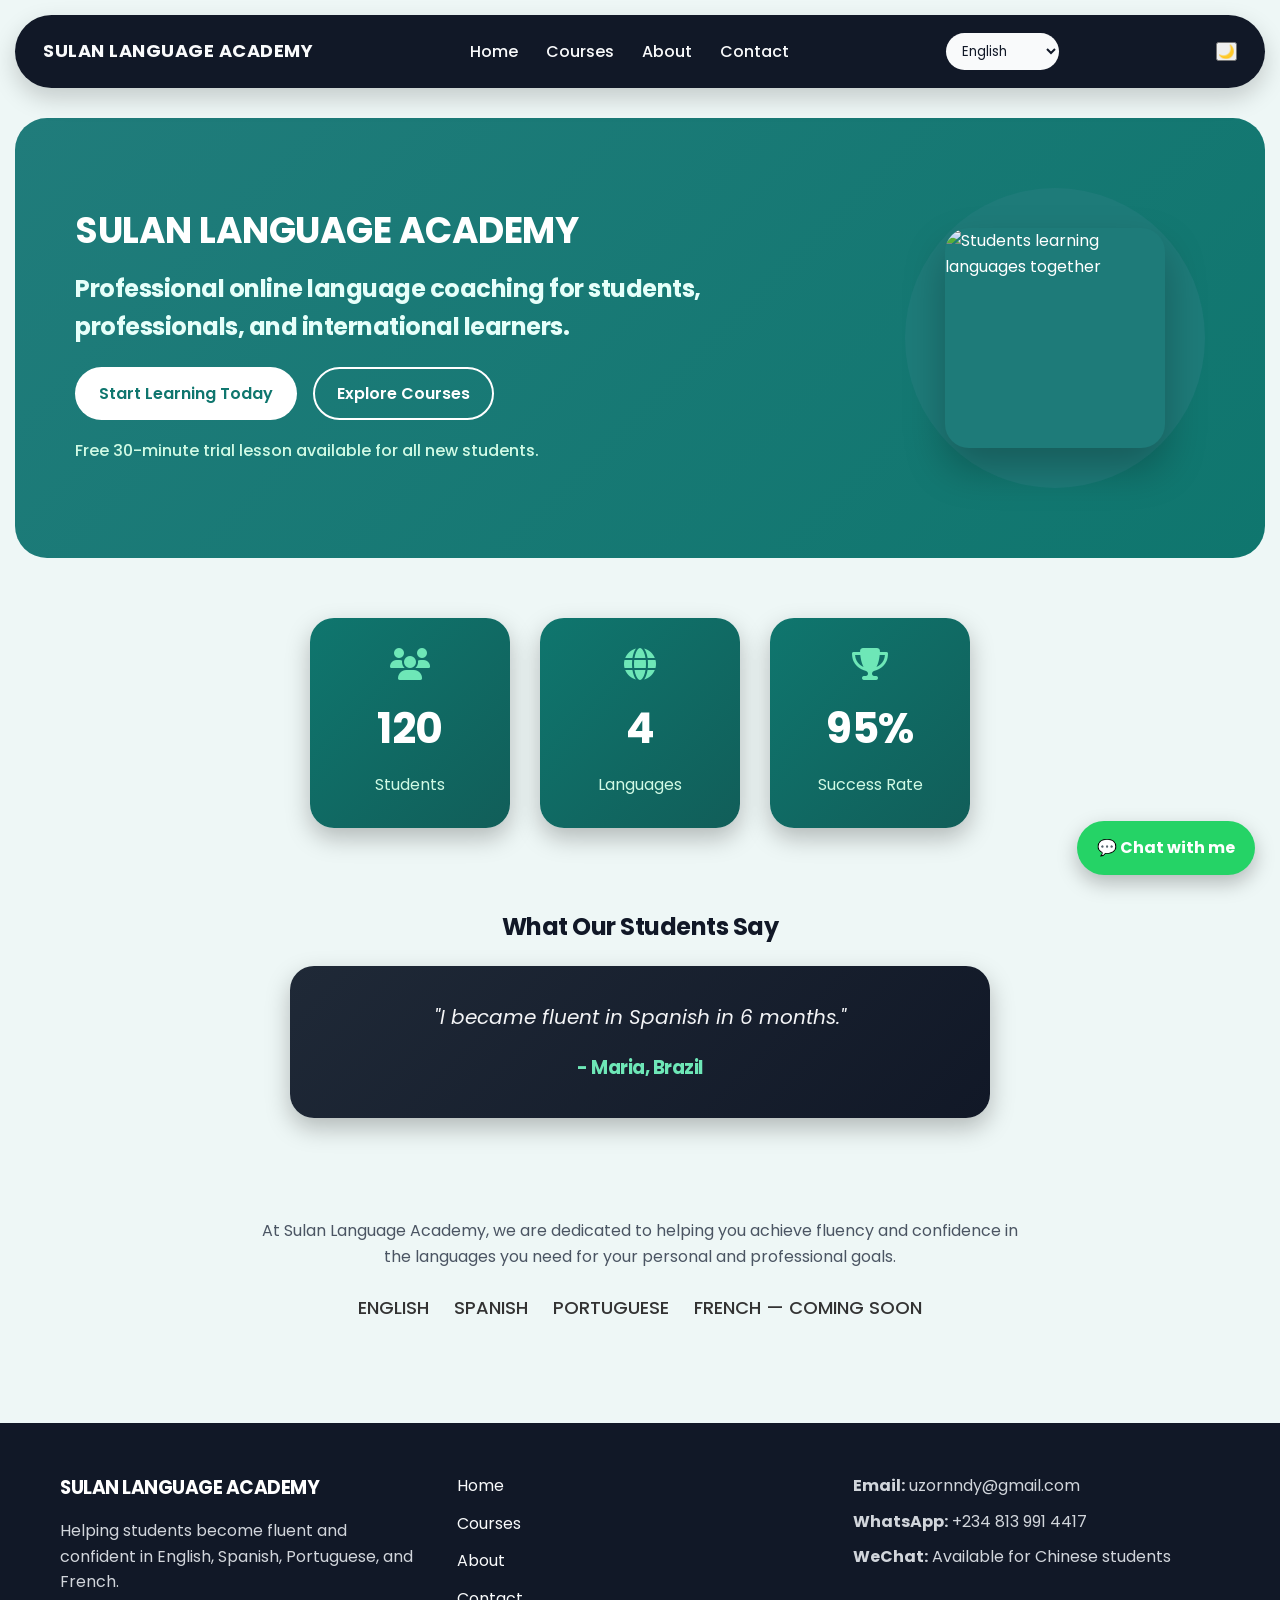
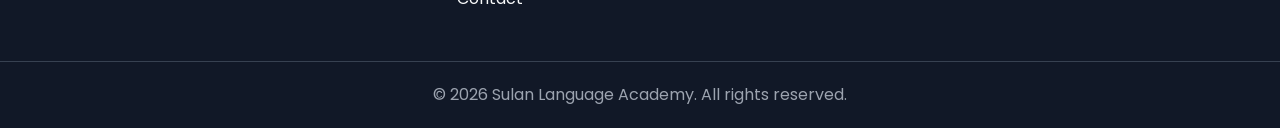
==== commit fdaf4bc1: "Add French translation and update enrollment" ====
--- a/index.html
+++ b/index.html
@@ -31,11 +31,13 @@
   </ul> 
 
   <select id="languageSwitcher">
-    <option value="en">English</option>
-    <option value="es">Español</option>
-    <option value="pt">Português</option>
-    <option value="zh">中文</option>
-  </select>
+  <option value="en">English</option>
+  <option value="es">Español</option>
+  <option value="pt">Português</option>
+  <option value="fr">Français</option>
+  <option value="zh">中文</option>
+</select>
+
   <button id="darkModeBtn" class="dark-mode-button">🌙</button>
 </nav>
   
@@ -132,10 +134,10 @@
 
   <section class="intro reveal">
 
-  <p>
-    At Sulan Language Academy, we are dedicated to helping you achieve fluency
-    and confidence in the languages you need for your personal and professional goals.
-  </p>
+  <p data-i18n="introText">
+  At Sulan Language Academy, we are dedicated to helping you achieve fluency
+  and confidence in the languages you need for your personal and professional goals.
+</p>
 
   <div class="languages">
     <ul>
--- a/style.css
+++ b/style.css
@@ -1724,4 +1724,27 @@
 body.dark-mode .view-courses-button:hover {
   background: white;
   color: #0f766e;
-}+}
+/* =========================
+   Sulan Page Canvas Override
+   Soft teal background beneath site content
+   ========================= */
+
+body,
+.home-page,
+.courses-page,
+.contact-page,
+.about-page,
+.enroll-page {
+  background-color: #eef7f6;
+}
+
+/* Preserve the existing dark-mode canvas */
+body.dark-mode,
+body.dark-mode.home-page,
+body.dark-mode.courses-page,
+body.dark-mode.contact-page,
+body.dark-mode.about-page,
+body.dark-mode.enroll-page {
+  background-color: #111827;
+}
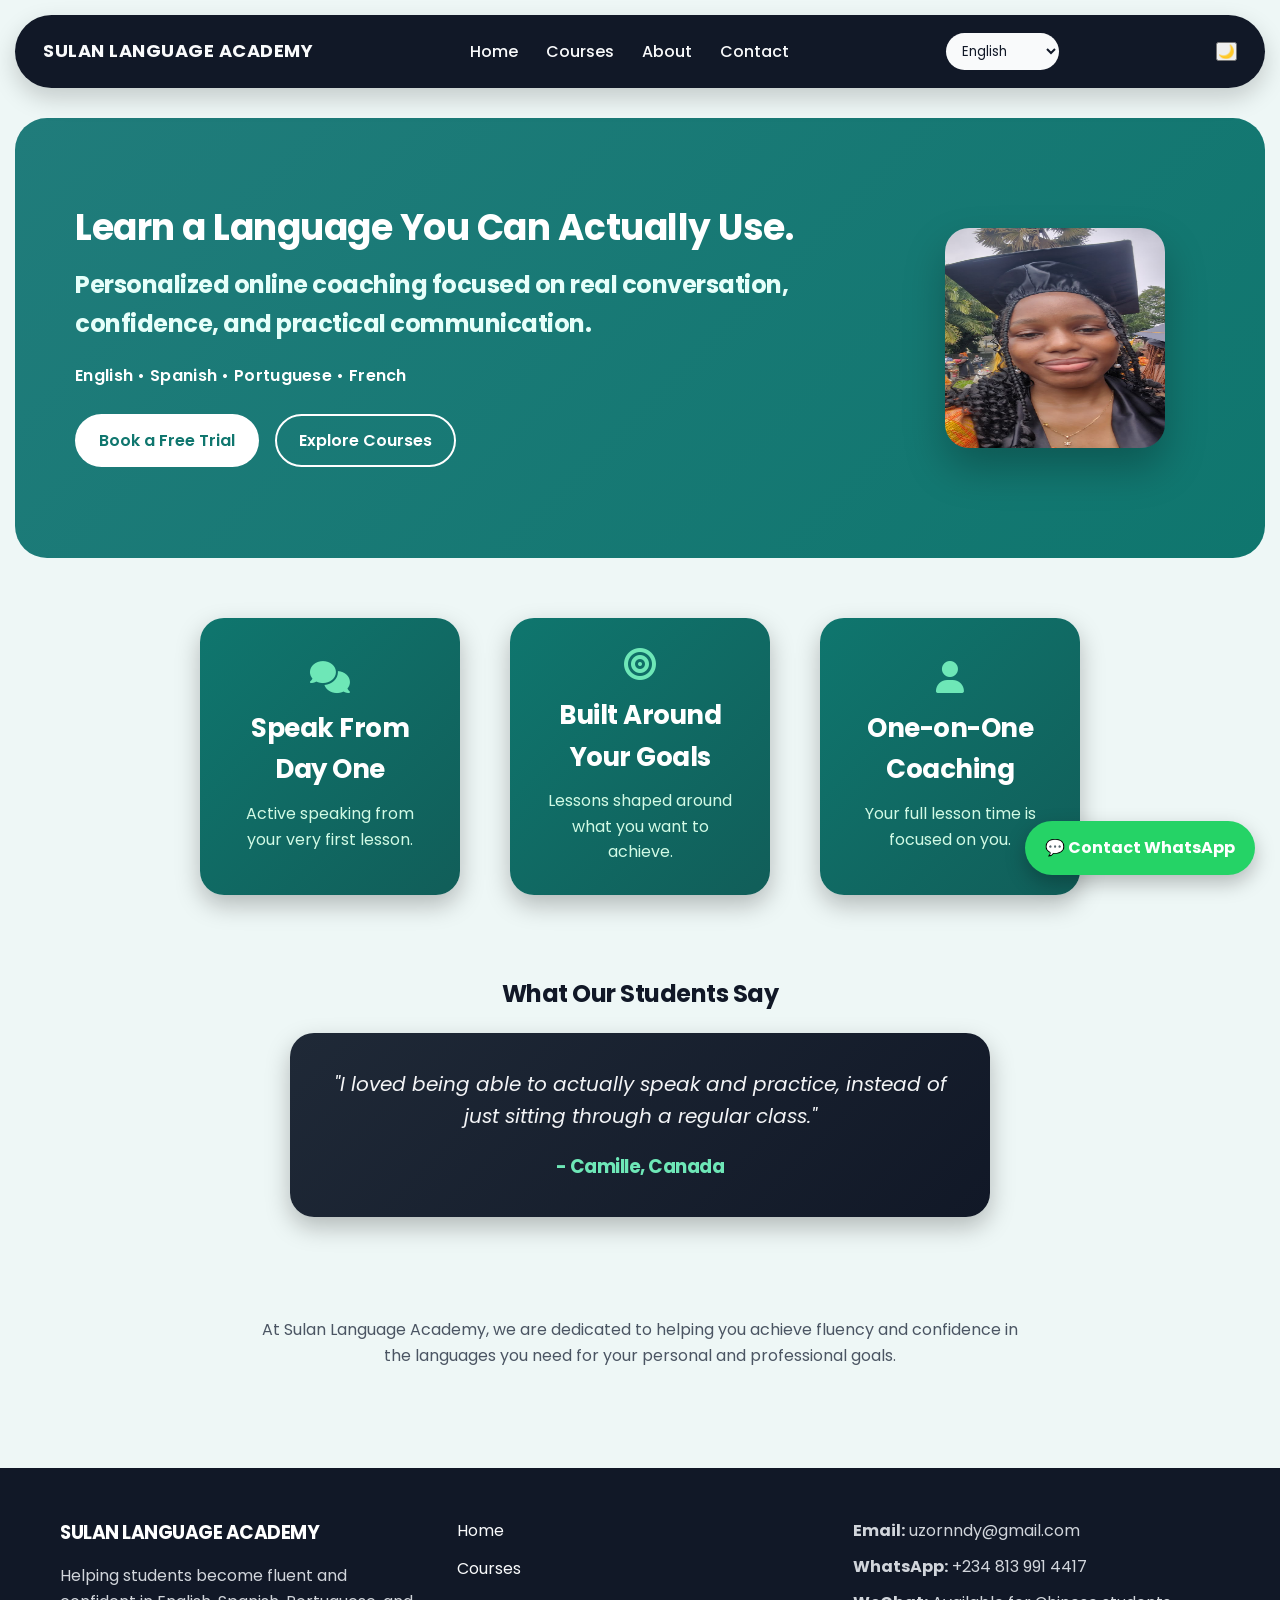
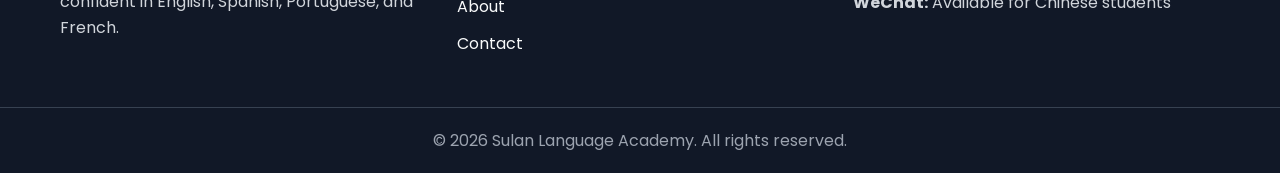
==== commit b97f8c6a: "UPDATES" ====
--- a/index.html
+++ b/index.html
@@ -1,6 +1,16 @@
 <!DOCTYPE html>
 <html lang="en">
 <head>
+
+  <!-- Google tag (gtag.js) -->
+<script async src="https://www.googletagmanager.com/gtag/js?id=G-S7WPRJ6NQL"></script>
+<script>
+  window.dataLayer = window.dataLayer || [];
+  function gtag(){dataLayer.push(arguments);}
+  gtag('js', new Date());
+
+  gtag('config', 'G-S7WPRJ6NQL');
+</script>
   <meta charset="UTF-8">
   <meta name="viewport" content="width=device-width, initial-scale=1.0">
   <title>SULAN LANGUAGE ACADEMY</title>
@@ -32,26 +42,30 @@
 
   <select id="languageSwitcher">
   <option value="en">English</option>
-  <option value="es">Español</option>
-  <option value="pt">Português</option>
-  <option value="fr">Français</option>
-  <option value="zh">中文</option>
+<option value="es">Español</option>
+<option value="pt">Português</option>
+<option value="fr">Français</option>
+<option value="zh">中文</option>
 </select>
 
   <button id="darkModeBtn" class="dark-mode-button">🌙</button>
 </nav>
-  
+
 <section class="hero reveal">
 
   <div class="hero-text">
 
-    <h1 id="heroTitle" data-i18n="heroTitle">
-      SULAN LANGUAGE ACADEMY
-    </h1>
+  <h1 id="heroTitle" data-i18n="heroTitle">
+    Learn a Language You Can Actually Use.
+  </h1>
 
     <h2 id="heroSubtitle" data-i18n="heroSubtitle">
-      Professional online language coaching for students, professionals, and international learners.
+      Personalized online coaching focused on real conversation, confidence, and practical communication.
     </h2>
+
+    <p class="hero-languages">
+  English • Spanish • Portuguese • French
+</p>
 
     <div class="button-container">
 
@@ -69,18 +83,14 @@
 
     </div>
 
-    <p class="trial-note" data-i18n="trialNote">
-      Free 30-minute trial lesson available for all new students.
-    </p>
-
   </div>
 
 
   <div class="hero-image">
 
     <img
-      src="https://images.unsplash.com/photo-1522202176988-66273c2fd55f?auto=format&fit=crop&w=900&q=80"
-      alt="Students learning languages together"
+      src="images/her.jpg.jpeg"
+      alt="Illustrated globe representing language learning"
       class="hero-photo"
     >
 
@@ -91,23 +101,23 @@
 
 <section class="stats-section reveal">
 
+ <div class="stat-box">
+  <i class="fa-solid fa-comments stat-icon"></i>
+  <h2>Speak From Day One</h2>
+  <p>Active speaking from your very first lesson.</p>
+</div>
+
   <div class="stat-box">
-    <i class="fa-solid fa-users stat-icon"></i>
-    <h2 id="studentStat">0</h2>
-    <p data-i18n="studentStat">Students</p>
-  </div>
+  <i class="fa-solid fa-bullseye stat-icon"></i>
+  <h2>Built Around Your Goals</h2>
+  <p>Lessons shaped around what you want to achieve.</p>
+</div>
 
   <div class="stat-box">
-    <i class="fa-solid fa-globe stat-icon"></i>
-    <h2 id="languageStat">0</h2>
-    <p data-i18n="languageStat">Languages</p>
-  </div>
-
-  <div class="stat-box">
-    <i class="fa-solid fa-trophy stat-icon"></i>
-    <h2 id="successStat">0</h2>
-    <p data-i18n="successStat">Success Rate</p>
-  </div>
+  <i class="fa-solid fa-user stat-icon"></i>
+  <h2>One-on-One Coaching</h2>
+  <p>Your full lesson time is focused on you.</p>
+</div>
 
 </section>
 
@@ -121,11 +131,11 @@
   <div class="testimonial-box">
 
     <p id="testimonialText">
-      "I became fluent in Spanish in 6 months."
+      "I loved being able to actually speak and practice, instead of just sitting through a regular class."
     </p>
 
     <h3 id="testimonialName">
-      - Maria, Brazil
+      - Camille, Canada
     </h3>
 
   </div>
@@ -138,15 +148,6 @@
   At Sulan Language Academy, we are dedicated to helping you achieve fluency
   and confidence in the languages you need for your personal and professional goals.
 </p>
-
-  <div class="languages">
-    <ul>
-      <li>ENGLISH</li>
-      <li>SPANISH</li>
-      <li>PORTUGUESE</li>
-      <li>FRENCH — COMING SOON</li>
-    </ul>
-  </div>
 
 </section>
 
@@ -156,7 +157,7 @@
   class="floating-chat"
   target="_blank"
 >
-  💬 Chat with me
+  💬 Contact WhatsApp
 </a>
 <footer class="site-footer">
   <div class="footer-content">
@@ -187,5 +188,14 @@
 </footer>
 <script src="translations.js"></script>
 <script src="script.js"></script>
+
+ <!-- Cloudflare Web Analytics -->
+    <script
+      type="module"
+      src="https://static.cloudflareinsights.com/beacon.min.js"
+      data-cf-beacon='{"token": "08d8ab61268f4fca959e44a25a475d05"}'>
+    </script>
+    <!-- End Cloudflare Web Analytics -->
+
 </body>
 </html>
--- a/style.css
+++ b/style.css
@@ -18,7 +18,7 @@
 .home-page,
 .courses-page,
 .contact-page,
-.about-page {
+.about-page { 
   background-color: #f8fafc;
 }
 
@@ -124,7 +124,7 @@
 .hero-text h1 {
   font-size: 56px;
   line-height: 1.05;
-  margin-bottom: 20px;
+  margin-bottom: 35px;
   color: white;
   background: none;
 }
@@ -134,13 +134,11 @@
   line-height: 1.6;
   color: #e6fffa;
   background: none;
-  margin-bottom: 30px;
+  margin-bottom: 45px;
 }
 .hero-image {
   flex: 1;
   height: 300px;
-  background-color: #207c7be1;
-  border-radius: 999px;
   padding: 40px;
   display: flex;
   justify-content: center;
@@ -340,8 +338,8 @@
 .stats-section {
   display: flex;
   justify-content: center;
-  align-items: center;
-  gap: 30px;
+  align-items: stretch;
+  gap: 50px;
   margin: 60px auto;
   padding: 0 20px;
   flex-wrap: wrap;
@@ -352,13 +350,18 @@
   color: white;
   padding: 30px;
   border-radius: 24px;
-  width: 200px;
+  width: 260px;
+  min-height: 220px;
   text-align: center;
   box-shadow: 0 10px 25px rgba(0,0,0,0.25);
+
+  display: flex;
+  flex-direction: column;
+  justify-content: center;
 }
 
 .stat-box h2 {
-  font-size: 42px;
+  font-size: 26px;
   color: white;
   margin-bottom: 10px;
 }
@@ -1748,3 +1751,929 @@
 body.dark-mode.enroll-page {
   background-color: #111827;
 }
+
+/* =========================
+   ABOUT PAGE - TEXT ONLY
+========================= */
+
+.about-content-text-only {
+  display: block;
+  max-width: 900px;
+  margin: 0 auto;
+}
+
+.about-content-text-only .about-text {
+  width: 100%;
+  max-width: 900px;
+  margin: 0 auto;
+}
+
+/* =========================
+   MOBILE LANGUAGE SWITCHER FIX
+========================= */
+
+@media (max-width: 768px) {
+
+  nav {
+    flex-wrap: wrap;
+  }
+
+  #languageSwitcher {
+    display: block !important;
+    visibility: visible !important;
+    opacity: 1 !important;
+    width: auto;
+    min-width: 110px;
+    position: static;
+    margin-left: auto;
+    margin-right: 10px;
+    z-index: 1001;
+  }
+
+}
+
+  /* =========================
+   ENROLLMENT SUCCESS FIX
+========================= */
+
+.enrollment-success {
+  background: #ffffff;
+  color: #111827;
+}
+
+.enrollment-success h2 {
+  color: #111827 !important;
+}
+
+.enrollment-success p {
+  color: #4b5563 !important;
+}
+
+body.dark-mode .enrollment-success {
+  background: #ffffff;
+  color: #111827;
+}
+
+body.dark-mode .enrollment-success h2 {
+  color: #111827 !important;
+}
+
+body.dark-mode .enrollment-success p {
+  color: #4b5563 !important;
+}
+
+@media (max-width: 768px) {
+
+  .enrollment-success {
+    min-height: 0 !important;
+    height: auto !important;
+    padding: 50px 25px !important;
+    margin: 30px 15px !important;
+  }
+
+}
+
+/* =========================
+   ENROLLMENT SUCCESS - FINAL
+========================= */
+
+.enrollment-success {
+  width: 100%;
+  max-width: 700px;
+  min-height: 0 !important;
+  height: auto !important;
+
+  margin: 50px auto !important;
+  padding: 60px 50px !important;
+
+  background: #ffffff;
+  color: #111827;
+
+  border-radius: 30px;
+  text-align: center;
+
+  box-sizing: border-box;
+}
+
+.enrollment-success h2 {
+  color: #111827 !important;
+  margin-top: 20px;
+  margin-bottom: 15px;
+}
+
+.enrollment-success p {
+  color: #4b5563 !important;
+  max-width: 550px;
+  margin: 0 auto;
+  line-height: 1.8;
+}
+
+
+/* MOBILE */
+
+@media (max-width: 768px) {
+
+  .enrollment-success {
+    width: calc(100% - 30px);
+    margin: 30px auto !important;
+    padding: 45px 25px !important;
+    border-radius: 25px;
+  }
+
+}
+
+/* =========================
+   TRIAL BOOKING
+========================= */
+
+.trial-booking {
+  margin-top: 45px;
+  padding-top: 35px;
+  border-top: 1px solid rgba(128, 128, 128, 0.25);
+}
+
+.trial-booking-header {
+  text-align: center;
+  margin-bottom: 30px;
+}
+
+.trial-booking-header h2 {
+  margin: 8px 0 10px;
+  font-size: 1.8rem;
+}
+
+.trial-booking-header p {
+  margin: 6px 0;
+}
+
+.timezone-note {
+  margin-top: 15px !important;
+  font-size: 0.9rem;
+  opacity: 0.8;
+}
+
+
+/* =========================
+   CALENDAR
+========================= */
+
+.trial-calendar {
+  max-width: 650px;
+  margin: 25px auto;
+  padding: 25px;
+
+  border: 1px solid rgba(128, 128, 128, 0.2);
+  border-radius: 20px;
+
+  background: rgba(255, 255, 255, 0.04);
+}
+
+.calendar-header {
+  display: flex;
+  align-items: center;
+  justify-content: space-between;
+
+  margin-bottom: 25px;
+}
+
+.calendar-header h3 {
+  margin: 0;
+  font-size: 1.25rem;
+}
+
+.calendar-arrow {
+  width: 42px;
+  height: 42px;
+
+  border: none;
+  border-radius: 50%;
+
+  font-size: 1.7rem;
+  cursor: pointer;
+
+  background: rgba(128, 128, 128, 0.12);
+  color: inherit;
+
+  transition: transform 0.2s ease,
+              background 0.2s ease;
+}
+
+.calendar-arrow:hover {
+  transform: scale(1.08);
+  background: rgba(128, 128, 128, 0.22);
+}
+
+
+/* WEEKDAY HEADINGS */
+
+.calendar-weekdays {
+  display: grid;
+  grid-template-columns: repeat(7, 1fr);
+
+  margin-bottom: 10px;
+}
+
+.calendar-weekdays span {
+  text-align: center;
+  font-size: 0.8rem;
+  font-weight: 600;
+  opacity: 0.55;
+}
+
+
+/* CALENDAR DAYS */
+
+.calendar-days {
+  display: grid;
+  grid-template-columns: repeat(7, 1fr);
+  gap: 7px;
+}
+
+.calendar-day {
+  aspect-ratio: 1 / 1;
+
+  display: flex;
+  align-items: center;
+  justify-content: center;
+
+  border: none;
+  border-radius: 12px;
+
+  font-family: inherit;
+  font-size: 0.95rem;
+
+  background: transparent;
+  color: inherit;
+
+  cursor: pointer;
+
+  transition:
+    background 0.2s ease,
+    transform 0.2s ease;
+}
+
+
+/* DAYS WITH AVAILABLE TRIALS */
+
+.calendar-day.available {
+  background: rgba(124, 58, 237, 0.12);
+  font-weight: 600;
+}
+
+.calendar-day.available:hover {
+  background: rgba(124, 58, 237, 0.25);
+  transform: translateY(-2px);
+}
+
+
+/* SELECTED DATE */
+
+.calendar-day.selected {
+  background: #7c3aed;
+  color: white;
+}
+
+
+/* UNAVAILABLE DAYS */
+
+.calendar-day.unavailable {
+  opacity: 0.25;
+  cursor: default;
+}
+
+
+/* DAYS OUTSIDE CURRENT MONTH */
+
+.calendar-day.empty {
+  visibility: hidden;
+}
+
+
+/* =========================
+   TIME SLOTS
+========================= */
+
+.trial-times-section {
+  max-width: 650px;
+  margin: 30px auto 0;
+}
+
+.trial-times-section h3 {
+  text-align: center;
+  margin-bottom: 8px;
+}
+
+.selected-date-label {
+  text-align: center;
+  opacity: 0.7;
+  margin-bottom: 20px;
+}
+
+.trial-time-slots {
+  display: grid;
+  grid-template-columns: repeat(3, 1fr);
+  gap: 12px;
+}
+
+.trial-time-slot {
+  padding: 13px 10px;
+
+  border: 1px solid rgba(124, 58, 237, 0.35);
+  border-radius: 12px;
+
+  background: transparent;
+  color: inherit;
+
+  font-family: inherit;
+  font-weight: 600;
+
+  cursor: pointer;
+
+  transition:
+    background 0.2s ease,
+    transform 0.2s ease;
+}
+
+.trial-time-slot:hover {
+  background: rgba(124, 58, 237, 0.12);
+  transform: translateY(-2px);
+}
+
+.trial-time-slot.selected {
+  background: #7c3aed;
+  color: white;
+  border-color: #7c3aed;
+}
+
+
+/* =========================
+   SELECTED TRIAL
+========================= */
+
+.trial-selection {
+  max-width: 650px;
+
+  margin: 25px auto 10px;
+  padding: 16px 20px;
+
+  border-radius: 12px;
+
+  text-align: center;
+
+  background: rgba(124, 58, 237, 0.08);
+}
+
+.trial-selection strong {
+  margin-left: 5px;
+}
+
+
+/* =========================
+   MOBILE BOOKING
+========================= */
+
+@media (max-width: 768px) {
+
+  .trial-booking {
+    margin-top: 35px;
+  }
+
+  .trial-calendar {
+    padding: 18px 12px;
+  }
+
+  .calendar-days {
+    gap: 4px;
+  }
+
+  .calendar-day {
+    border-radius: 9px;
+    font-size: 0.85rem;
+  }
+
+  .calendar-weekdays span {
+    font-size: 0.7rem;
+  }
+
+  .trial-time-slots {
+    grid-template-columns: repeat(2, 1fr);
+  }
+
+  .trial-booking-header h2 {
+    font-size: 1.5rem;
+  }
+}
+
+/* =========================
+   ABOUT PAGE - FOUNDER STORY
+========================= */
+
+.about-eyebrow {
+  font-size: 0.78rem;
+  font-weight: 700;
+  letter-spacing: 0.14em;
+  text-transform: uppercase;
+  color: #0f766e;
+  margin-bottom: 10px;
+}
+
+.about-lead {
+  font-size: 1.3rem;
+  font-weight: 600;
+  line-height: 1.7;
+  margin: 20px 0;
+}
+
+.about-text p {
+  line-height: 1.9;
+}
+
+
+/* QUICK FACTS */
+
+.about-facts {
+  max-width: 1100px;
+  margin: 20px auto 80px;
+  padding: 0 25px;
+
+  display: grid;
+  grid-template-columns: repeat(4, 1fr);
+  gap: 18px;
+}
+
+.about-fact {
+  padding: 28px 20px;
+  border-radius: 18px;
+  text-align: center;
+
+  background: #ffffff;
+  border: 1px solid rgba(15, 118, 110, 0.12);
+
+  box-shadow: 0 8px 30px rgba(0, 0, 0, 0.05);
+}
+
+.about-fact i {
+  display: block;
+  font-size: 1.7rem;
+  color: #0f766e;
+  margin-bottom: 15px;
+}
+
+.about-fact strong {
+  display: block;
+  margin-bottom: 8px;
+  font-size: 1rem;
+}
+
+.about-fact span {
+  font-size: 0.88rem;
+  opacity: 0.7;
+  line-height: 1.6;
+}
+
+
+/* WHY SULAN */
+
+.about-story-section {
+  max-width: 950px;
+  margin: 0 auto 80px;
+  padding: 0 25px;
+}
+
+.about-story-card {
+  padding: 50px;
+  border-radius: 25px;
+  background: rgba(15, 118, 110, 0.07);
+}
+
+.about-story-card h2 {
+  font-size: 2rem;
+  margin: 8px 0 20px;
+}
+
+.about-story-card p {
+  line-height: 1.9;
+}
+
+
+/* ABOUT CTA */
+
+.about-cta {
+  max-width: 850px;
+  margin: 90px auto;
+  padding: 60px 35px;
+  text-align: center;
+
+  border-radius: 28px;
+  background: rgba(15, 118, 110, 0.08);
+}
+
+.about-cta h2 {
+  margin: 8px 0 15px;
+  font-size: 2rem;
+}
+
+.about-cta p {
+  max-width: 650px;
+  margin: 0 auto 28px;
+  line-height: 1.8;
+}
+
+
+/* DARK MODE */
+
+body.dark-mode .about-fact {
+  background: #1f2937;
+  border-color: rgba(255, 255, 255, 0.08);
+}
+
+body.dark-mode .about-story-card,
+body.dark-mode .about-cta {
+  background: rgba(15, 118, 110, 0.13);
+}
+
+
+/* MOBILE */
+
+@media (max-width: 768px) {
+
+  .about-facts {
+    grid-template-columns: repeat(2, 1fr);
+    gap: 12px;
+  }
+
+  .about-fact {
+    padding: 23px 15px;
+  }
+
+  .about-story-card {
+    padding: 32px 24px;
+  }
+
+  .about-story-card h2,
+  .about-cta h2 {
+    font-size: 1.6rem;
+  }
+
+  .about-lead {
+    font-size: 1.1rem;
+  }
+
+  .about-cta {
+    margin: 60px 15px;
+    padding: 45px 25px;
+  }
+}
+
+@media (max-width: 480px) {
+
+  .about-facts {
+    grid-template-columns: 1fr;
+  }
+
+}
+
+/* =========================
+   STUDENT REVIEW SECTION
+========================= */
+
+.review-section {
+  max-width: 900px;
+  margin: 80px auto;
+  padding: 0 25px;
+}
+
+.review-card {
+  background: #ffffff;
+  border-radius: 28px;
+  padding: 50px;
+  box-shadow: 0 12px 40px rgba(0, 0, 0, 0.07);
+  border: 1px solid rgba(15, 118, 110, 0.1);
+}
+
+.review-eyebrow {
+  color: #0f766e;
+  font-size: 0.78rem;
+  font-weight: 700;
+  letter-spacing: 0.14em;
+  text-transform: uppercase;
+  text-align: center;
+  margin-bottom: 8px;
+}
+
+.review-card > h2 {
+  text-align: center;
+  font-size: 2rem;
+  margin: 5px 0 10px;
+}
+
+.review-intro {
+  max-width: 600px;
+  margin: 0 auto 35px;
+  text-align: center;
+  line-height: 1.7;
+  opacity: 0.75;
+}
+
+
+/* FORM */
+
+#reviewForm {
+  max-width: 650px;
+  margin: 0 auto;
+}
+
+.review-field {
+  margin-bottom: 24px;
+}
+
+.review-field > label {
+  display: block;
+  margin-bottom: 8px;
+  font-weight: 600;
+  font-size: 0.92rem;
+}
+
+.review-field input[type="text"],
+.review-field input[type="email"],
+.review-field select,
+.review-field textarea {
+  width: 100%;
+  box-sizing: border-box;
+  padding: 14px 16px;
+
+  font-family: inherit;
+  font-size: 0.95rem;
+
+  border: 1px solid #d1d5db;
+  border-radius: 12px;
+
+  background: #ffffff;
+  color: #111827;
+
+  outline: none;
+  transition: border 0.2s ease, box-shadow 0.2s ease;
+}
+
+.review-field input:focus,
+.review-field select:focus,
+.review-field textarea:focus {
+  border-color: #0f766e;
+  box-shadow: 0 0 0 3px rgba(15, 118, 110, 0.1);
+}
+
+.review-field textarea {
+  resize: vertical;
+  min-height: 130px;
+}
+
+.review-field small {
+  display: block;
+  margin-top: 7px;
+  opacity: 0.6;
+  font-size: 0.78rem;
+}
+
+
+/* STAR RATING */
+
+.star-rating {
+  display: flex;
+  flex-direction: row-reverse;
+  justify-content: flex-end;
+  gap: 5px;
+}
+
+.star-rating input {
+  display: none;
+}
+
+.star-rating label {
+  font-size: 2.2rem;
+  color: #d1d5db;
+  cursor: pointer;
+  line-height: 1;
+
+  transition: transform 0.15s ease, color 0.15s ease;
+}
+
+.star-rating label:hover,
+.star-rating label:hover ~ label,
+.star-rating input:checked ~ label {
+  color: #f59e0b;
+}
+
+.star-rating label:hover {
+  transform: scale(1.12);
+}
+
+
+/* PUBLISH PERMISSION */
+
+.review-permission {
+  display: flex;
+  align-items: flex-start;
+  gap: 10px;
+
+  margin: 5px 0 28px;
+
+  font-size: 0.85rem;
+  line-height: 1.6;
+  cursor: pointer;
+}
+
+.review-permission input {
+  margin-top: 4px;
+  accent-color: #0f766e;
+}
+
+
+/* REVIEW BUTTON */
+
+#reviewForm .signup-button {
+  width: 100%;
+  margin-top: 5px;
+}
+
+
+/* DARK MODE */
+
+body.dark-mode .review-card {
+  background: #1f2937;
+  border-color: rgba(255, 255, 255, 0.08);
+}
+
+body.dark-mode .review-field input,
+body.dark-mode .review-field select,
+body.dark-mode .review-field textarea {
+  background: #111827;
+  color: #ffffff;
+  border-color: #374151;
+}
+
+
+/* MOBILE */
+
+@media (max-width: 768px) {
+
+  .review-section {
+    margin: 55px auto;
+    padding: 0 15px;
+  }
+
+  .review-card {
+    padding: 35px 22px;
+    border-radius: 22px;
+  }
+
+  .review-card > h2 {
+    font-size: 1.6rem;
+  }
+
+  .star-rating label {
+    font-size: 2rem;
+  }
+}
+
+/* =========================
+   REVIEW SUCCESS MESSAGE
+========================= */
+
+.review-success {
+  text-align: center;
+  padding: 35px 20px 20px;
+  animation: reviewSuccessFade 0.4s ease;
+}
+
+.review-success-star {
+  display: flex;
+  align-items: center;
+  justify-content: center;
+  width: 70px;
+  height: 70px;
+  margin: 0 auto 20px;
+  border-radius: 50%;
+  background: rgba(245, 158, 11, 0.12);
+  color: #f59e0b;
+  font-size: 2.5rem;
+  line-height: 1;
+}
+
+.review-success h3 {
+  font-size: 1.6rem;
+  margin: 0 0 10px;
+}
+
+.review-success p {
+  max-width: 520px;
+  margin: 0 auto;
+  line-height: 1.7;
+  opacity: 0.75;
+}
+
+@keyframes reviewSuccessFade {
+  from {
+    opacity: 0;
+    transform: translateY(10px);
+  }
+
+  to {
+    opacity: 1;
+    transform: translateY(0);
+  }
+}
+
+/* =========================
+   OPTIONAL FREE TRIAL
+========================= */
+
+.trial-choice {
+  max-width: 760px;
+  margin: 35px auto 25px;
+  padding: 28px;
+  background: #ffffff;
+  border: 1px solid rgba(15, 118, 110, 0.12);
+  border-radius: 20px;
+  box-shadow: 0 8px 25px rgba(0, 0, 0, 0.05);
+}
+
+.trial-choice-question {
+  margin: 0 0 18px;
+  font-weight: 600;
+  font-size: 1.05rem;
+}
+
+.trial-choice-options {
+  display: flex;
+  gap: 14px;
+}
+
+.trial-choice-option {
+  flex: 1;
+  display: flex;
+  align-items: center;
+  gap: 10px;
+  padding: 15px 17px;
+  border: 1px solid #d1d5db;
+  border-radius: 12px;
+  cursor: pointer;
+  transition: 0.2s ease;
+}
+
+.trial-choice-option:hover {
+  border-color: #0f766e;
+  background: rgba(15, 118, 110, 0.04);
+}
+
+.trial-choice-option input {
+  accent-color: #0f766e;
+}
+
+/* Locked scheduler */
+
+.trial-booking {
+  transition:
+    filter 0.3s ease,
+    opacity 0.3s ease,
+    transform 0.3s ease;
+}
+
+.trial-booking-locked {
+  filter: blur(3px);
+  opacity: 0.45;
+  pointer-events: none;
+  user-select: none;
+}
+
+/* Dark mode */
+
+body.dark-mode .trial-choice {
+  background: #1f2937;
+  border-color: rgba(255, 255, 255, 0.08);
+}
+
+body.dark-mode .trial-choice-option {
+  border-color: #374151;
+}
+
+body.dark-mode .trial-choice-option:hover {
+  border-color: #0f766e;
+  background: rgba(15, 118, 110, 0.08);
+}
+
+@media (max-width: 768px) {
+  .trial-choice {
+    padding: 22px 18px;
+  }
+
+  .trial-choice-options {
+    flex-direction: column;
+  }
+}
+.hero-languages {
+  color: white;
+  font-weight: 600;
+  font-size: 1rem;
+  margin: 0 0 25px;
+  letter-spacing: 0.3px;
+}
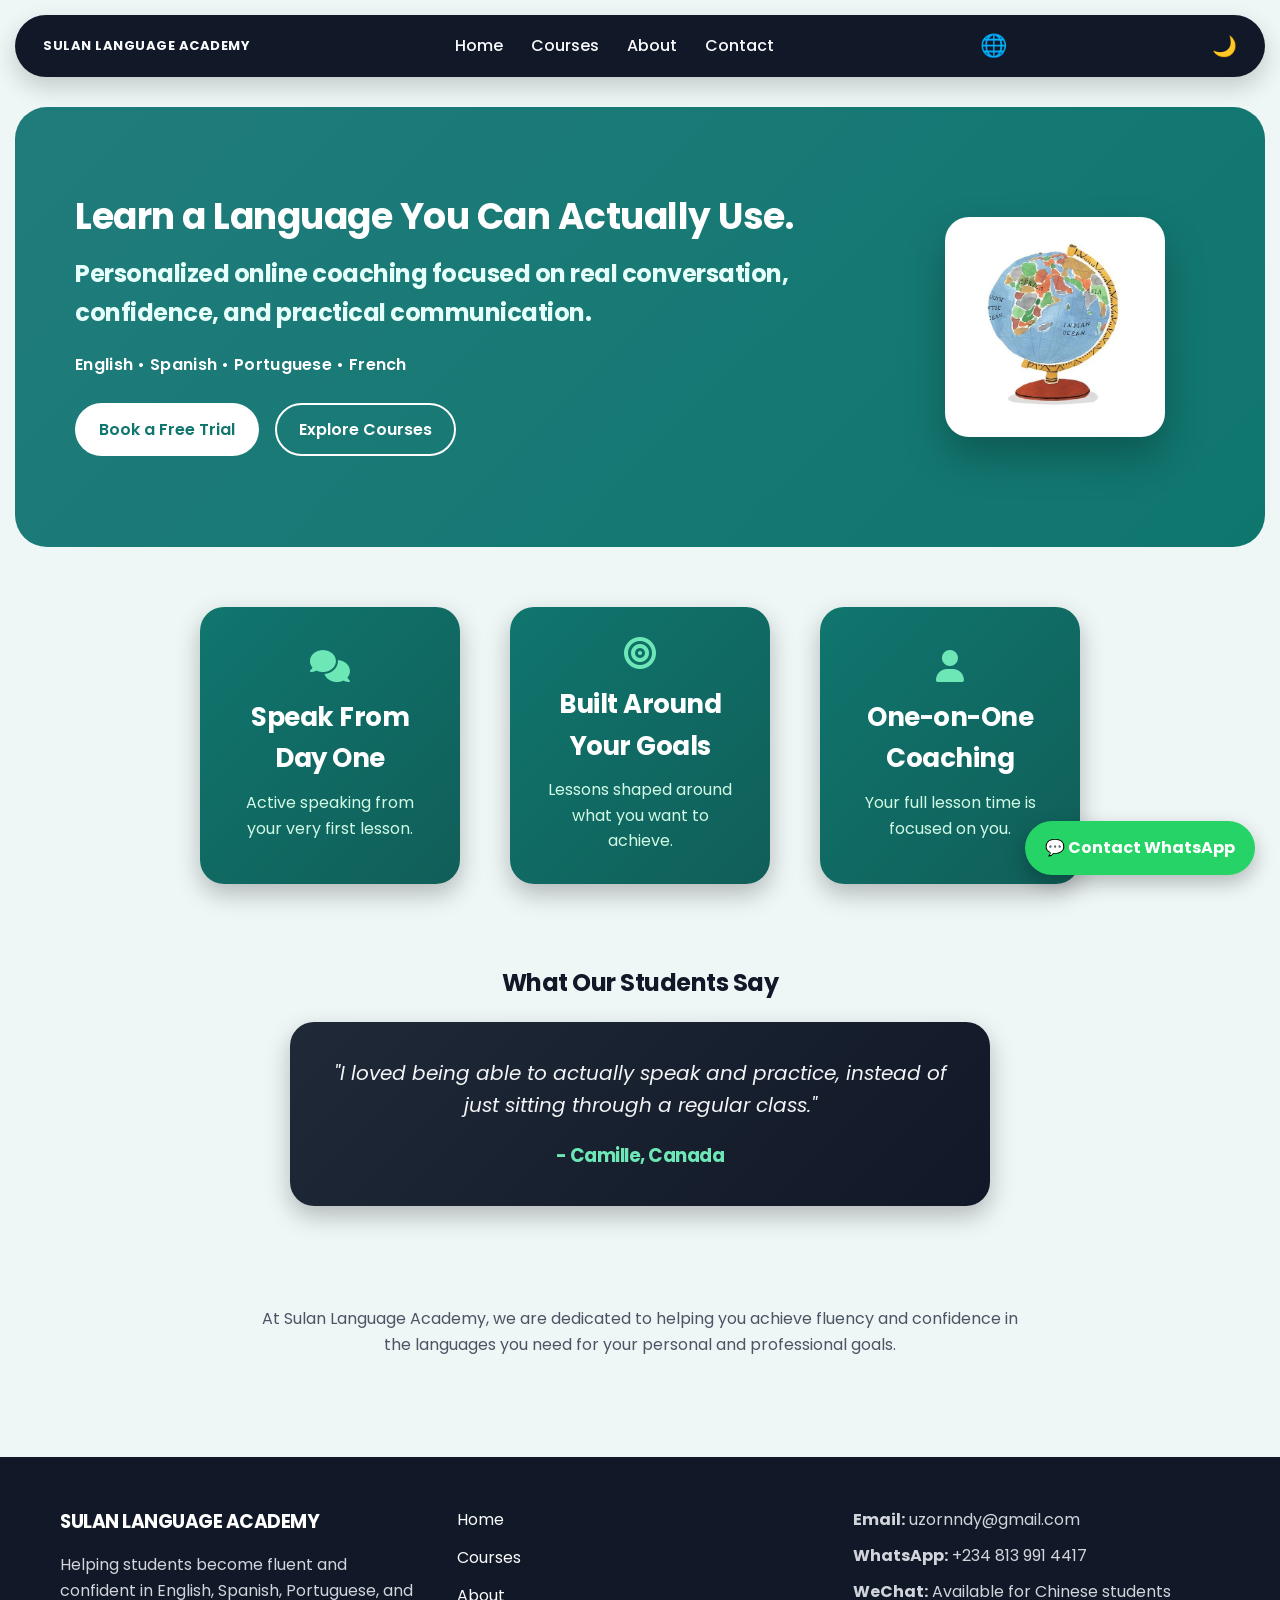
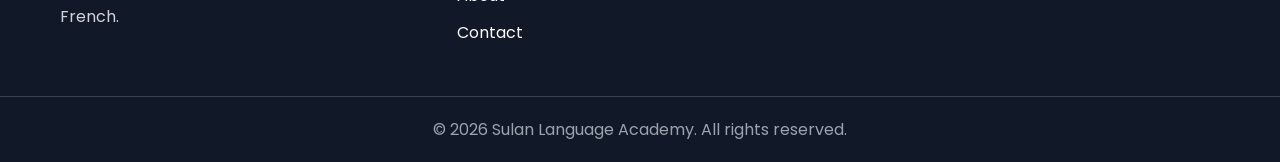
==== commit bab762c7: "CLEAN UP" ====
--- a/index.html
+++ b/index.html
@@ -28,6 +28,7 @@
 </head> 
 
 <body class="home-page">
+  
   <nav>
   <a href="index.html" class="logo">SULAN LANGUAGE ACADEMY</a>
 
@@ -40,12 +41,32 @@
     <li><a id="navContact" href="contact.html">Contact</a></li>
   </ul> 
 
-  <select id="languageSwitcher">
+ <div class="language-menu">
+  <button
+    id="languageBtn"
+    class="language-button"
+    type="button"
+    aria-label="Choose language"
+    aria-expanded="false"
+  >
+    🌐
+  </button>
+
+  <div id="languageDropdown" class="language-dropdown">
+    <button type="button" data-lang="en">English</button>
+    <button type="button" data-lang="es">Español</button>
+    <button type="button" data-lang="pt">Português</button>
+    <button type="button" data-lang="fr">Français</button>
+    <button type="button" data-lang="zh">中文</button>
+  </div>
+</div>
+
+<select id="languageSwitcher" hidden>
   <option value="en">English</option>
-<option value="es">Español</option>
-<option value="pt">Português</option>
-<option value="fr">Français</option>
-<option value="zh">中文</option>
+  <option value="es">Español</option>
+  <option value="pt">Português</option>
+  <option value="fr">Français</option>
+  <option value="zh">中文</option>
 </select>
 
   <button id="darkModeBtn" class="dark-mode-button">🌙</button>
@@ -89,7 +110,7 @@
   <div class="hero-image">
 
     <img
-      src="images/her.jpg.jpeg"
+      src="images/globe.jpg.jpeg"
       alt="Illustrated globe representing language learning"
       class="hero-photo"
     >
@@ -101,23 +122,29 @@
 
 <section class="stats-section reveal">
 
- <div class="stat-box">
-  <i class="fa-solid fa-comments stat-icon"></i>
-  <h2>Speak From Day One</h2>
-  <p>Active speaking from your very first lesson.</p>
-</div>
-
   <div class="stat-box">
-  <i class="fa-solid fa-bullseye stat-icon"></i>
-  <h2>Built Around Your Goals</h2>
-  <p>Lessons shaped around what you want to achieve.</p>
-</div>
+    <i class="fa-solid fa-comments stat-icon"></i>
+    <h2 data-i18n="speakDayOne">Speak From Day One</h2>
+    <p data-i18n="speakDayOneDescription">
+      Active speaking from your very first lesson.
+    </p>
+  </div>
 
   <div class="stat-box">
-  <i class="fa-solid fa-user stat-icon"></i>
-  <h2>One-on-One Coaching</h2>
-  <p>Your full lesson time is focused on you.</p>
-</div>
+    <i class="fa-solid fa-bullseye stat-icon"></i>
+    <h2 data-i18n="builtAroundGoals">Built Around Your Goals</h2>
+    <p data-i18n="builtAroundGoalsDescription">
+      Lessons shaped around what you want to achieve.
+    </p>
+  </div>
+
+  <div class="stat-box">
+    <i class="fa-solid fa-user stat-icon"></i>
+    <h2 data-i18n="oneOnOneCoaching">One-on-One Coaching</h2>
+    <p data-i18n="oneOnOneCoachingDescription">
+      Your full lesson time is focused on you.
+    </p>
+  </div>
 
 </section>
 
--- a/style.css
+++ b/style.css
@@ -1527,7 +1527,7 @@
 
   .courses-grid {
     grid-template-columns: 1fr;
-    align-items: center;
+    justify-items: center;
   }
 
 
@@ -1577,10 +1577,11 @@
  
 .logo {
   color: #f9fafb;
-  font-size: 18px;
+  font-size: 13px;
   font-weight: 700;
   letter-spacing: 0.5px;
   text-decoration: none;
+  white-space: nowrap;
 }
 /* Fix trial section in dark mode */
 
@@ -1775,19 +1776,7 @@
 @media (max-width: 768px) {
 
   nav {
-    flex-wrap: wrap;
-  }
-
-  #languageSwitcher {
-    display: block !important;
-    visibility: visible !important;
-    opacity: 1 !important;
-    width: auto;
-    min-width: 110px;
-    position: static;
-    margin-left: auto;
-    margin-right: 10px;
-    z-index: 1001;
+    flex-wrap: nowrap;
   }
 
 }
@@ -1879,6 +1868,18 @@
     padding: 45px 25px !important;
     border-radius: 25px;
   }
+
+  .dark-mode-button {
+  background: transparent !important;
+  border: none !important;
+  padding: 0 !important;
+  cursor: pointer;
+  font-size: 20px;
+
+  display: flex;
+  align-items: center;
+  justify-content: center;
+}
 
 }
 
@@ -2533,7 +2534,19 @@
   .star-rating label {
     font-size: 2rem;
   }
-}
+
+  .trial-feature {
+  width: 100%;
+  align-items: flex-start;
+  text-align: left;
+}
+
+.trial-feature i {
+  flex-shrink: 0;
+  margin-top: 4px;
+}
+}
+
 
 /* =========================
    REVIEW SUCCESS MESSAGE
@@ -2676,4 +2689,72 @@
   font-size: 1rem;
   margin: 0 0 25px;
   letter-spacing: 0.3px;
+}
+
+.language-menu {
+  position: relative;
+}
+
+.language-button {
+  background: transparent;
+  border: none;
+  padding: 0;
+  cursor: pointer;
+  font-size: 22px;
+
+  display: flex;
+  align-items: center;
+  justify-content: center;
+}
+
+.language-dropdown {
+  display: none;
+  position: absolute;
+  top: 48px;
+  right: 0;
+
+  min-width: 145px;
+  padding: 8px;
+
+  background: #ffffff;
+  border-radius: 14px;
+  box-shadow: 0 10px 25px rgba(0, 0, 0, 0.15);
+
+  z-index: 2000;
+}
+
+.language-dropdown.show {
+  display: block;
+}
+
+.language-dropdown button {
+  display: block;
+  width: 100%;
+  padding: 9px 12px;
+
+  border: none;
+  background: transparent;
+  text-align: left;
+  cursor: pointer;
+  border-radius: 8px;
+}
+
+.language-dropdown button:hover {
+  background: #f3f4f6;
+}
+
+.dark-mode-button {
+  background: transparent !important;
+  background-color: transparent !important;
+  border: none !important;
+  box-shadow: none !important;
+  padding: 0 !important;
+  outline: none !important;
+
+  cursor: pointer;
+  font-size: 20px;
+
+  display: flex;
+  align-items: center;
+  justify-content: center;
 }
